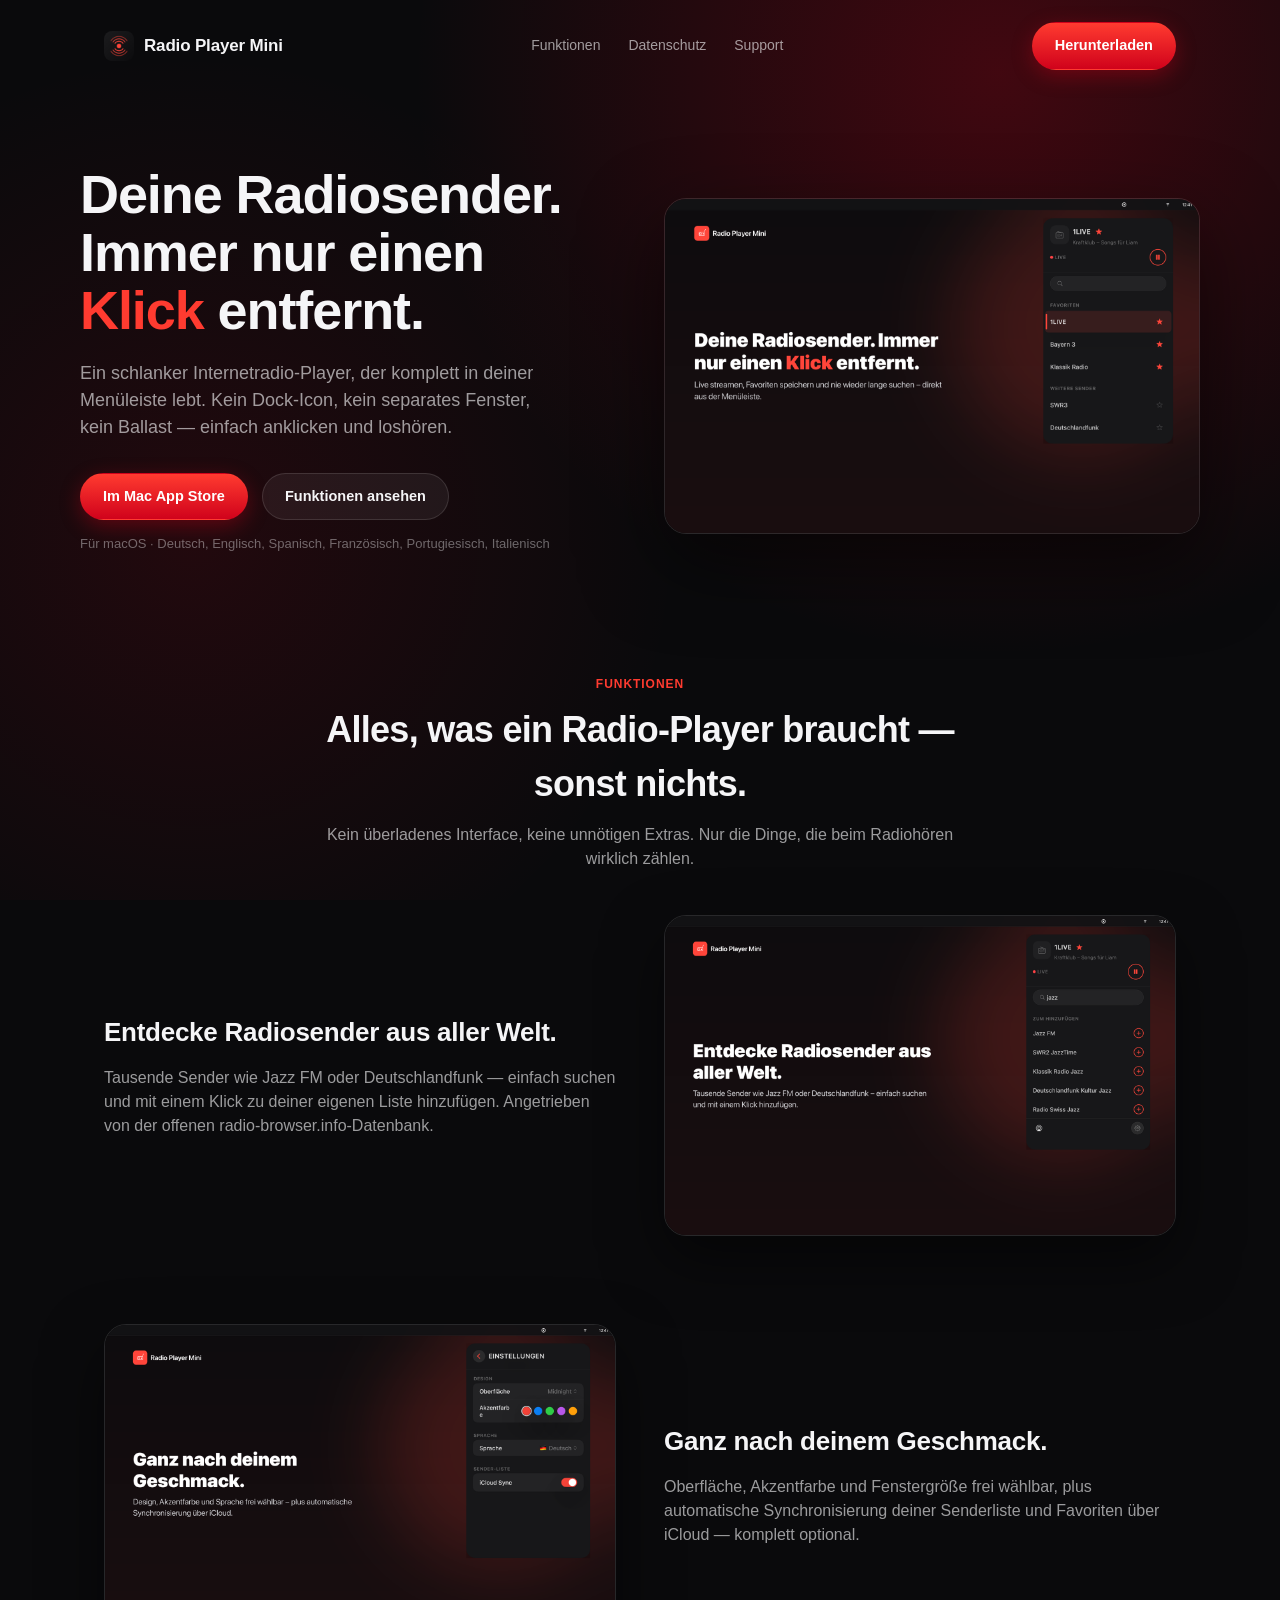
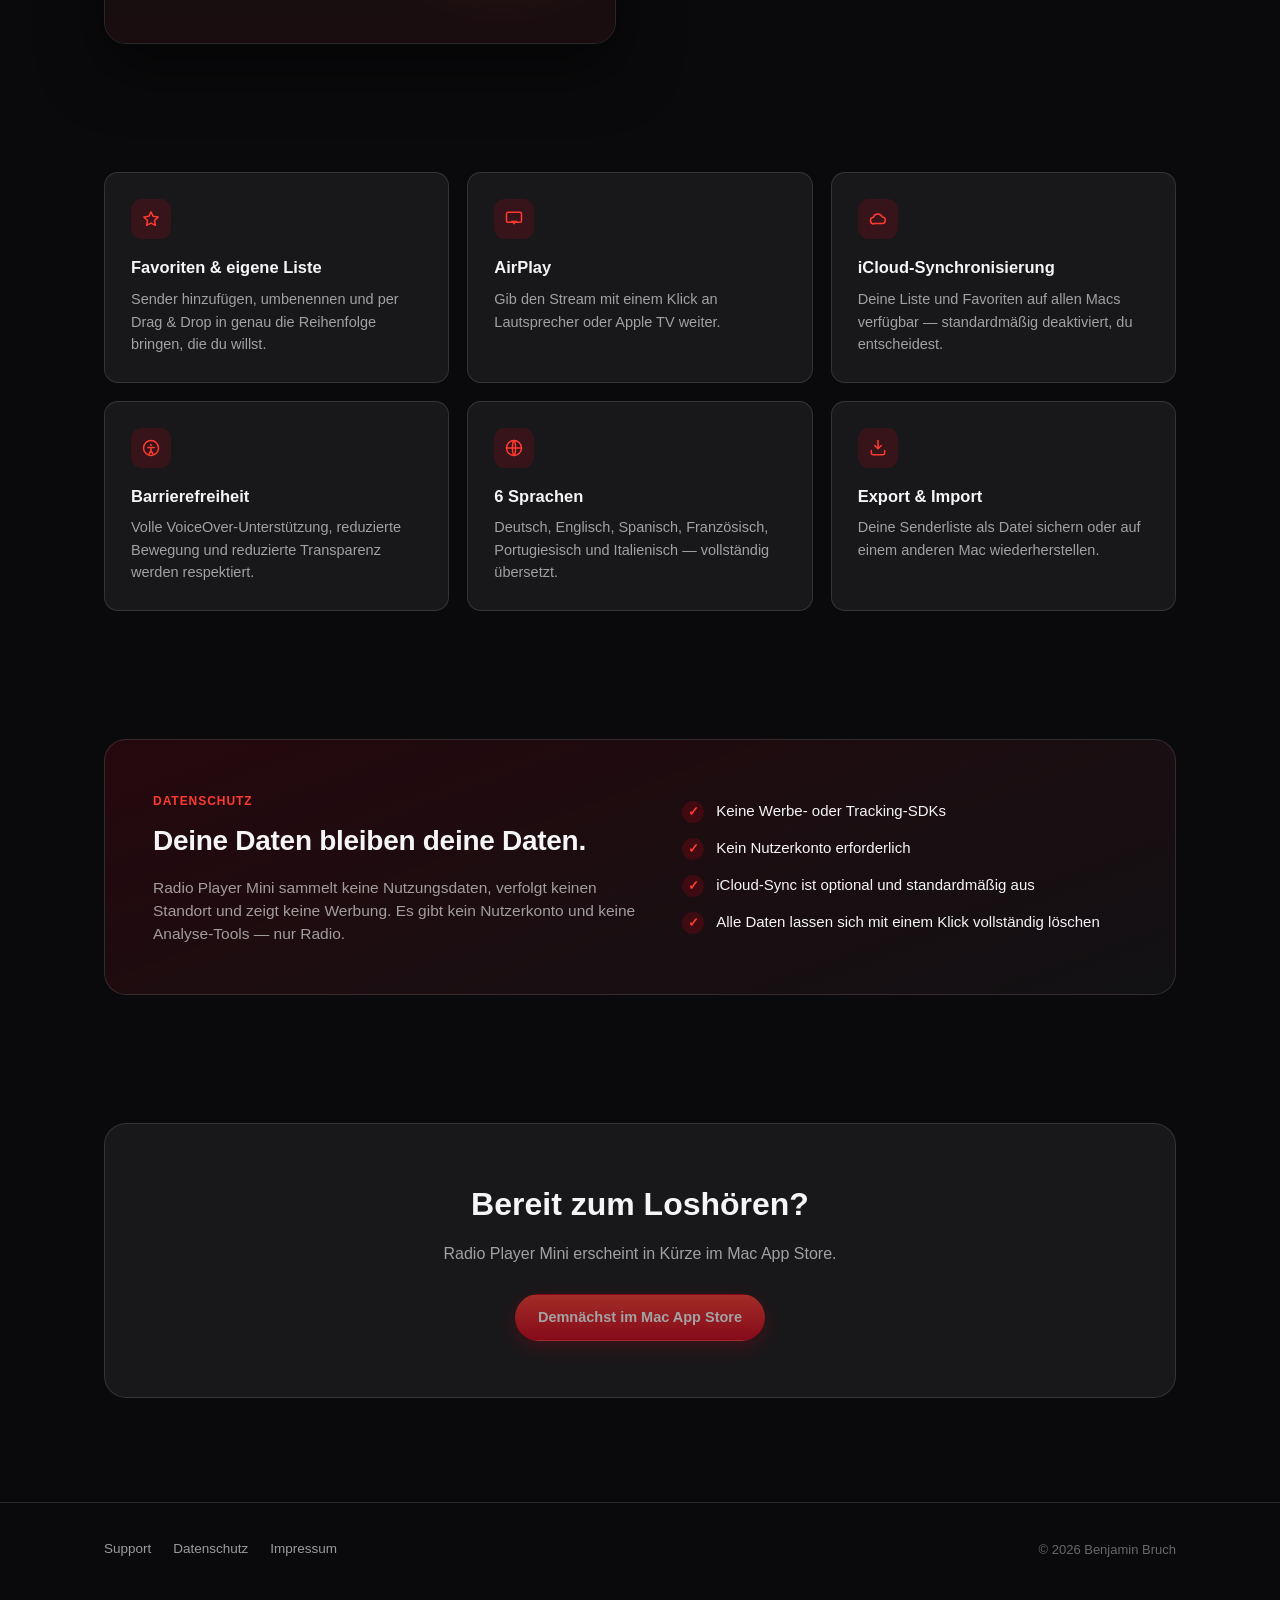
==== index.html @ 649c08a1 "Initial marketing and support site Static HTML/CSS site for Radio Player Mini, ready for GitHub Page" ====
<!doctype html>
<html lang="de">
<head>
  <meta charset="utf-8" />
  <meta name="viewport" content="width=device-width, initial-scale=1" />
  <title>Radio Player Mini — Internetradio in deiner Menüleiste</title>
  <meta name="description" content="Radio Player Mini ist ein schlanker Internetradio-Player für den Mac, der komplett in deiner Menüleiste lebt. Sender suchen, favorisieren, sofort abspielen." />
  <link rel="icon" href="assets/icons/favicon-32.png" />
  <link rel="apple-touch-icon" href="assets/icons/icon-180.png" />
  <meta property="og:title" content="Radio Player Mini" />
  <meta property="og:description" content="Internetradio direkt aus der Menüleiste – ohne Dock-Icon, ohne Schnickschnack." />
  <meta property="og:image" content="assets/icons/icon-512.png" />
  <meta property="og:type" content="website" />
  <link rel="stylesheet" href="css/style.css" />
</head>
<body>

  <header class="site">
    <div class="wrap nav">
      <a class="brand" href="index.html">
        <img src="assets/icons/icon-180.png" alt="" />
        Radio Player Mini
      </a>
      <nav class="nav-links">
        <a href="#funktionen">Funktionen</a>
        <a href="#privacy">Datenschutz</a>
        <a href="support.html">Support</a>
      </nav>
      <a class="btn btn-primary" href="#download">Herunterladen</a>
    </div>
  </header>

  <main>
    <section class="hero wrap">
      <div>
        <h1>Deine Radiosender.<br />Immer nur einen <span class="accent">Klick</span> entfernt.</h1>
        <p class="lede">
          Ein schlanker Internetradio-Player, der komplett in deiner Menüleiste lebt.
          Kein Dock-Icon, kein separates Fenster, kein Ballast — einfach anklicken und loshören.
        </p>
        <div class="hero-actions">
          <a class="btn btn-primary" href="#download">Im Mac App Store</a>
          <a class="btn btn-ghost" href="#funktionen">Funktionen ansehen</a>
        </div>
        <p class="hero-note">Für macOS · Deutsch, Englisch, Spanisch, Französisch, Portugiesisch, Italienisch</p>
      </div>
      <div class="hero-shot">
        <img src="assets/screenshots/hero.png" alt="Radio Player Mini Popover mit laufendem Sender 1LIVE, Favoritenliste und Wiedergabesteuerung" />
      </div>
    </section>

    <section id="funktionen">
      <div class="wrap">
        <div class="section-head">
          <span class="eyebrow">Funktionen</span>
          <h2>Alles, was ein Radio-Player braucht — sonst nichts.</h2>
          <p>Kein überladenes Interface, keine unnötigen Extras. Nur die Dinge, die beim Radiohören wirklich zählen.</p>
        </div>

        <div class="showcase">
          <div class="showcase-row">
            <div class="showcase-text">
              <h3>Entdecke Radiosender aus aller Welt.</h3>
              <p>
                Tausende Sender wie Jazz FM oder Deutschlandfunk — einfach suchen und mit
                einem Klick zu deiner eigenen Liste hinzufügen. Angetrieben von der offenen
                radio-browser.info-Datenbank.
              </p>
            </div>
            <div class="showcase-img">
              <img src="assets/screenshots/search.png" alt="Sendersuche in Radio Player Mini mit Ergebnissen für „jazz“" />
            </div>
          </div>

          <div class="showcase-row reverse">
            <div class="showcase-text">
              <h3>Ganz nach deinem Geschmack.</h3>
              <p>
                Oberfläche, Akzentfarbe und Fenstergröße frei wählbar, plus automatische
                Synchronisierung deiner Senderliste und Favoriten über iCloud — komplett optional.
              </p>
            </div>
            <div class="showcase-img">
              <img src="assets/screenshots/personalize.png" alt="Einstellungen von Radio Player Mini mit Oberflächen-, Akzentfarben- und iCloud-Sync-Optionen" />
            </div>
          </div>
        </div>
      </div>
    </section>

    <section>
      <div class="wrap">
        <div class="grid">
          <div class="card">
            <div class="icon">
              <svg width="20" height="20" viewBox="0 0 24 24" fill="none" stroke="currentColor" stroke-width="1.8" stroke-linecap="round" stroke-linejoin="round"><path d="M12 3.5l2.6 5.3 5.9.9-4.3 4.1 1 5.8L12 16.9l-5.2 2.7 1-5.8L3.5 9.7l5.9-.9L12 3.5z"/></svg>
            </div>
            <h3>Favoriten &amp; eigene Liste</h3>
            <p>Sender hinzufügen, umbenennen und per Drag &amp; Drop in genau die Reihenfolge bringen, die du willst.</p>
          </div>
          <div class="card">
            <div class="icon">
              <svg width="20" height="20" viewBox="0 0 24 24" fill="none" stroke="currentColor" stroke-width="1.8" stroke-linecap="round" stroke-linejoin="round"><rect x="3" y="4" width="18" height="12" rx="2"/><path d="M12 19l4-5H8l4 5z" fill="currentColor" stroke="none"/></svg>
            </div>
            <h3>AirPlay</h3>
            <p>Gib den Stream mit einem Klick an Lautsprecher oder Apple TV weiter.</p>
          </div>
          <div class="card">
            <div class="icon">
              <svg width="20" height="20" viewBox="0 0 24 24" fill="none" stroke="currentColor" stroke-width="1.8" stroke-linecap="round" stroke-linejoin="round"><path d="M7 18a4 4 0 0 1-.5-7.97A5.5 5.5 0 0 1 17 9.5a4 4 0 0 1-.5 8H7z"/></svg>
            </div>
            <h3>iCloud-Synchronisierung</h3>
            <p>Deine Liste und Favoriten auf allen Macs verfügbar — standardmäßig deaktiviert, du entscheidest.</p>
          </div>
          <div class="card">
            <div class="icon">
              <svg width="20" height="20" viewBox="0 0 24 24" fill="none" stroke="currentColor" stroke-width="1.8" stroke-linecap="round" stroke-linejoin="round"><circle cx="12" cy="12" r="9"/><circle cx="12" cy="8.3" r="1.2" fill="currentColor" stroke="none"/><path d="M8.2 11.3h7.6M12 11.3v3.8M9.7 19l2.3-3.9 2.3 3.9"/></svg>
            </div>
            <h3>Barrierefreiheit</h3>
            <p>Volle VoiceOver-Unterstützung, reduzierte Bewegung und reduzierte Transparenz werden respektiert.</p>
          </div>
          <div class="card">
            <div class="icon">
              <svg width="20" height="20" viewBox="0 0 24 24" fill="none" stroke="currentColor" stroke-width="1.8" stroke-linecap="round" stroke-linejoin="round"><circle cx="12" cy="12" r="9"/><path d="M3 12h18M12 3c2.5 2.5 2.5 15.5 0 18M12 3c-2.5 2.5-2.5 15.5 0 18"/></svg>
            </div>
            <h3>6 Sprachen</h3>
            <p>Deutsch, Englisch, Spanisch, Französisch, Portugiesisch und Italienisch — vollständig übersetzt.</p>
          </div>
          <div class="card">
            <div class="icon">
              <svg width="20" height="20" viewBox="0 0 24 24" fill="none" stroke="currentColor" stroke-width="1.8" stroke-linecap="round" stroke-linejoin="round"><path d="M12 3v10M8 9l4 4 4-4"/><path d="M4 15v3a2 2 0 0 0 2 2h12a2 2 0 0 0 2-2v-3"/></svg>
            </div>
            <h3>Export &amp; Import</h3>
            <p>Deine Senderliste als Datei sichern oder auf einem anderen Mac wiederherstellen.</p>
          </div>
        </div>
      </div>
    </section>

    <section id="privacy">
      <div class="wrap">
        <div class="privacy-band">
          <div>
            <span class="eyebrow">Datenschutz</span>
            <h2>Deine Daten bleiben deine Daten.</h2>
            <p>
              Radio Player Mini sammelt keine Nutzungsdaten, verfolgt keinen Standort und zeigt
              keine Werbung. Es gibt kein Nutzerkonto und keine Analyse-Tools — nur Radio.
            </p>
          </div>
          <ul class="privacy-list">
            <li><span class="check">✓</span> Keine Werbe- oder Tracking-SDKs</li>
            <li><span class="check">✓</span> Kein Nutzerkonto erforderlich</li>
            <li><span class="check">✓</span> iCloud-Sync ist optional und standardmäßig aus</li>
            <li><span class="check">✓</span> Alle Daten lassen sich mit einem Klick vollständig löschen</li>
          </ul>
        </div>
      </div>
    </section>

    <section id="download">
      <div class="wrap">
        <div class="cta-band">
          <h2>Bereit zum Loshören?</h2>
          <p>Radio Player Mini erscheint in Kürze im Mac App Store.</p>
          <a class="btn btn-primary" href="#" aria-disabled="true">Demnächst im Mac App Store</a>
        </div>
      </div>
    </section>
  </main>

  <footer class="site">
    <div class="wrap footer-row">
      <div class="footer-links">
        <a href="support.html">Support</a>
        <a href="privacy.html">Datenschutz</a>
        <a href="impressum.html">Impressum</a>
      </div>
      <div class="footer-copy">© 2026 Benjamin Bruch</div>
    </div>
  </footer>

</body>
</html>
---- css/style.css ----
:root {
  --bg: #0a0a0c;
  --bg-card: rgba(255, 255, 255, 0.06);
  --bg-card-hover: rgba(255, 255, 255, 0.09);
  --border: rgba(255, 255, 255, 0.12);
  --text: #f5f5f7;
  --text-muted: rgba(245, 245, 247, 0.62);
  --text-faint: rgba(245, 245, 247, 0.4);
  --accent: #ff3b30;
  --accent-deep: #d0021b;
  --radius-lg: 22px;
  --radius-md: 14px;
  --radius-sm: 8px;
  --maxw: 1120px;
  color-scheme: dark;
}

* {
  box-sizing: border-box;
}

html {
  scroll-behavior: smooth;
}

body {
  margin: 0;
  background: var(--bg);
  color: var(--text);
  font-family: -apple-system, BlinkMacSystemFont, "SF Pro Text", "Segoe UI", Roboto, Helvetica, Arial, sans-serif;
  line-height: 1.5;
  -webkit-font-smoothing: antialiased;
}

/* Ambient red glow behind the hero, echoing the app's Midnight surface. */
body {
  background-image: radial-gradient(circle at 78% 8%, rgba(208, 2, 27, 0.28), transparent 45%),
    radial-gradient(circle at 15% 60%, rgba(208, 2, 27, 0.12), transparent 40%);
  background-repeat: no-repeat;
  background-attachment: fixed;
}

a {
  color: inherit;
}

img {
  max-width: 100%;
  display: block;
}

.wrap {
  max-width: var(--maxw);
  margin: 0 auto;
  padding: 0 24px;
}

/* ---------- Nav ---------- */

header.site {
  padding: 22px 0;
  border-bottom: 1px solid transparent;
}

.nav {
  display: flex;
  align-items: center;
  justify-content: space-between;
  gap: 16px;
}

.brand {
  display: flex;
  align-items: center;
  gap: 10px;
  text-decoration: none;
  font-weight: 700;
  font-size: 17px;
  letter-spacing: -0.01em;
}

.brand img {
  width: 30px;
  height: 30px;
  border-radius: 8px;
}

.nav-links {
  display: flex;
  align-items: center;
  gap: 28px;
  font-size: 14px;
  font-weight: 500;
}

.nav-links a {
  text-decoration: none;
  color: var(--text-muted);
  transition: color 0.15s ease;
}

.nav-links a:hover,
.nav-links a.active {
  color: var(--text);
}

/* ---------- Buttons ---------- */

.btn {
  display: inline-flex;
  align-items: center;
  gap: 8px;
  padding: 12px 22px;
  border-radius: 999px;
  font-weight: 600;
  font-size: 14.5px;
  text-decoration: none;
  border: 1px solid transparent;
  cursor: pointer;
  white-space: nowrap;
}

.btn-primary {
  background: linear-gradient(180deg, var(--accent), var(--accent-deep));
  color: white;
  box-shadow: 0 6px 20px rgba(208, 2, 27, 0.35);
}

.btn-primary:hover {
  filter: brightness(1.08);
}

.btn-ghost {
  background: var(--bg-card);
  color: var(--text);
  border-color: var(--border);
}

.btn-ghost:hover {
  background: var(--bg-card-hover);
}

.btn[aria-disabled="true"] {
  opacity: 0.6;
  cursor: default;
  pointer-events: none;
}

/* ---------- Hero ---------- */

.hero {
  padding: 72px 0 40px;
  display: grid;
  grid-template-columns: 1fr 1fr;
  gap: 48px;
  align-items: center;
}

.hero h1 {
  font-size: clamp(34px, 5vw, 54px);
  line-height: 1.08;
  font-weight: 800;
  letter-spacing: -0.02em;
  margin: 0 0 20px;
}

.hero h1 .accent {
  color: var(--accent);
}

.hero p.lede {
  font-size: 18px;
  color: var(--text-muted);
  max-width: 46ch;
  margin: 0 0 32px;
}

.hero-actions {
  display: flex;
  align-items: center;
  gap: 14px;
  flex-wrap: wrap;
}

.hero-note {
  margin-top: 14px;
  font-size: 13px;
  color: var(--text-faint);
}

.hero-shot {
  border-radius: var(--radius-lg);
  overflow: hidden;
  border: 1px solid var(--border);
  box-shadow: 0 30px 80px rgba(0, 0, 0, 0.55);
}

/* ---------- Sections ---------- */

section {
  padding: 64px 0;
}

.section-head {
  text-align: center;
  max-width: 640px;
  margin: 0 auto 44px;
}

.section-head h2 {
  font-size: clamp(26px, 3.4vw, 36px);
  font-weight: 800;
  letter-spacing: -0.02em;
  margin: 0 0 12px;
}

.section-head p {
  color: var(--text-muted);
  font-size: 16px;
  margin: 0;
}

.eyebrow {
  display: inline-block;
  font-size: 12px;
  font-weight: 700;
  letter-spacing: 0.08em;
  text-transform: uppercase;
  color: var(--accent);
  margin-bottom: 10px;
}

/* ---------- Feature showcase (screenshot + text rows) ---------- */

.showcase {
  display: grid;
  gap: 88px;
}

.showcase-row {
  display: grid;
  grid-template-columns: 1fr 1fr;
  gap: 48px;
  align-items: center;
}

.showcase-row.reverse .showcase-text {
  order: 2;
}

.showcase-row.reverse .showcase-img {
  order: 1;
}

.showcase-text h3 {
  font-size: 26px;
  font-weight: 800;
  letter-spacing: -0.01em;
  margin: 0 0 14px;
}

.showcase-text p {
  color: var(--text-muted);
  font-size: 16px;
  margin: 0;
}

.showcase-img img {
  border-radius: var(--radius-lg);
  border: 1px solid var(--border);
  box-shadow: 0 24px 60px rgba(0, 0, 0, 0.5);
}

/* ---------- Feature grid ---------- */

.grid {
  display: grid;
  grid-template-columns: repeat(3, 1fr);
  gap: 18px;
}

.card {
  background: var(--bg-card);
  border: 1px solid var(--border);
  border-radius: var(--radius-md);
  padding: 26px;
}

.card .icon {
  width: 40px;
  height: 40px;
  border-radius: 11px;
  background: rgba(208, 2, 27, 0.16);
  color: var(--accent);
  display: flex;
  align-items: center;
  justify-content: center;
  font-size: 19px;
  margin-bottom: 16px;
}

.card h3 {
  font-size: 16.5px;
  font-weight: 700;
  margin: 0 0 8px;
}

.card p {
  font-size: 14.5px;
  color: var(--text-muted);
  margin: 0;
  line-height: 1.55;
}

/* ---------- Privacy callout ---------- */

.privacy-band {
  border-radius: var(--radius-lg);
  border: 1px solid var(--border);
  background: linear-gradient(160deg, rgba(208, 2, 27, 0.14), rgba(255, 255, 255, 0.03));
  padding: 48px;
  display: grid;
  grid-template-columns: 1.1fr 1fr;
  gap: 40px;
  align-items: center;
}

.privacy-band h2 {
  font-size: 28px;
  font-weight: 800;
  letter-spacing: -0.01em;
  margin: 0 0 14px;
}

.privacy-band p {
  color: var(--text-muted);
  font-size: 15.5px;
  margin: 0 0 0;
}

.privacy-list {
  list-style: none;
  margin: 0;
  padding: 0;
  display: grid;
  gap: 14px;
}

.privacy-list li {
  display: flex;
  gap: 12px;
  align-items: flex-start;
  font-size: 15px;
  color: var(--text);
}

.privacy-list .check {
  flex: none;
  width: 22px;
  height: 22px;
  border-radius: 50%;
  background: rgba(208, 2, 27, 0.2);
  color: var(--accent);
  display: flex;
  align-items: center;
  justify-content: center;
  font-size: 13px;
  font-weight: 800;
  margin-top: 1px;
}

/* ---------- CTA band ---------- */

.cta-band {
  text-align: center;
  border-radius: var(--radius-lg);
  border: 1px solid var(--border);
  padding: 56px 32px;
  background: var(--bg-card);
}

.cta-band h2 {
  font-size: clamp(24px, 3.2vw, 32px);
  font-weight: 800;
  margin: 0 0 14px;
}

.cta-band p {
  color: var(--text-muted);
  margin: 0 0 28px;
}

/* ---------- Footer ---------- */

footer.site {
  border-top: 1px solid var(--border);
  padding: 36px 0 48px;
  margin-top: 40px;
}

.footer-row {
  display: flex;
  justify-content: space-between;
  align-items: center;
  flex-wrap: wrap;
  gap: 16px;
}

.footer-links {
  display: flex;
  gap: 22px;
  font-size: 13.5px;
  color: var(--text-muted);
}

.footer-links a {
  text-decoration: none;
  color: inherit;
}

.footer-links a:hover {
  color: var(--text);
}

.footer-copy {
  font-size: 13px;
  color: var(--text-faint);
}

/* ---------- Simple content pages (support / privacy / impressum) ---------- */

.doc {
  padding: 56px 0 80px;
}

.doc h1 {
  font-size: clamp(30px, 4vw, 42px);
  font-weight: 800;
  letter-spacing: -0.02em;
  margin: 0 0 8px;
}

.doc .updated {
  color: var(--text-faint);
  font-size: 13.5px;
  margin: 0 0 40px;
}

.draft-banner {
  display: flex;
  gap: 12px;
  align-items: flex-start;
  background: rgba(255, 200, 0, 0.1);
  border: 1px solid rgba(255, 200, 0, 0.35);
  color: #ffdf8a;
  border-radius: var(--radius-sm);
  padding: 16px 18px;
  font-size: 14px;
  margin-bottom: 40px;
}

.doc h2 {
  font-size: 20px;
  font-weight: 700;
  margin: 40px 0 12px;
}

.doc p,
.doc li {
  color: var(--text-muted);
  font-size: 15.5px;
  line-height: 1.7;
}

.doc ul {
  padding-left: 20px;
}

.doc .placeholder {
  color: var(--accent);
  font-weight: 600;
}

.faq-item {
  border-bottom: 1px solid var(--border);
  padding: 22px 0;
}

.faq-item h3 {
  font-size: 16.5px;
  font-weight: 700;
  margin: 0 0 8px;
}

.faq-item p {
  margin: 0;
}

/* ---------- Responsive ---------- */

@media (max-width: 860px) {
  .hero {
    grid-template-columns: 1fr;
    padding-top: 48px;
  }

  .hero-shot {
    order: -1;
  }

  .showcase-row,
  .showcase-row.reverse .showcase-text,
  .showcase-row.reverse .showcase-img {
    order: initial;
  }

  .showcase-row {
    grid-template-columns: 1fr;
  }

  .grid {
    grid-template-columns: 1fr 1fr;
  }

  .privacy-band {
    grid-template-columns: 1fr;
    padding: 32px;
  }

  .nav-links {
    gap: 16px;
  }
}

@media (max-width: 560px) {
  .grid {
    grid-template-columns: 1fr;
  }

  .nav-links span.hide-mobile {
    display: none;
  }
}
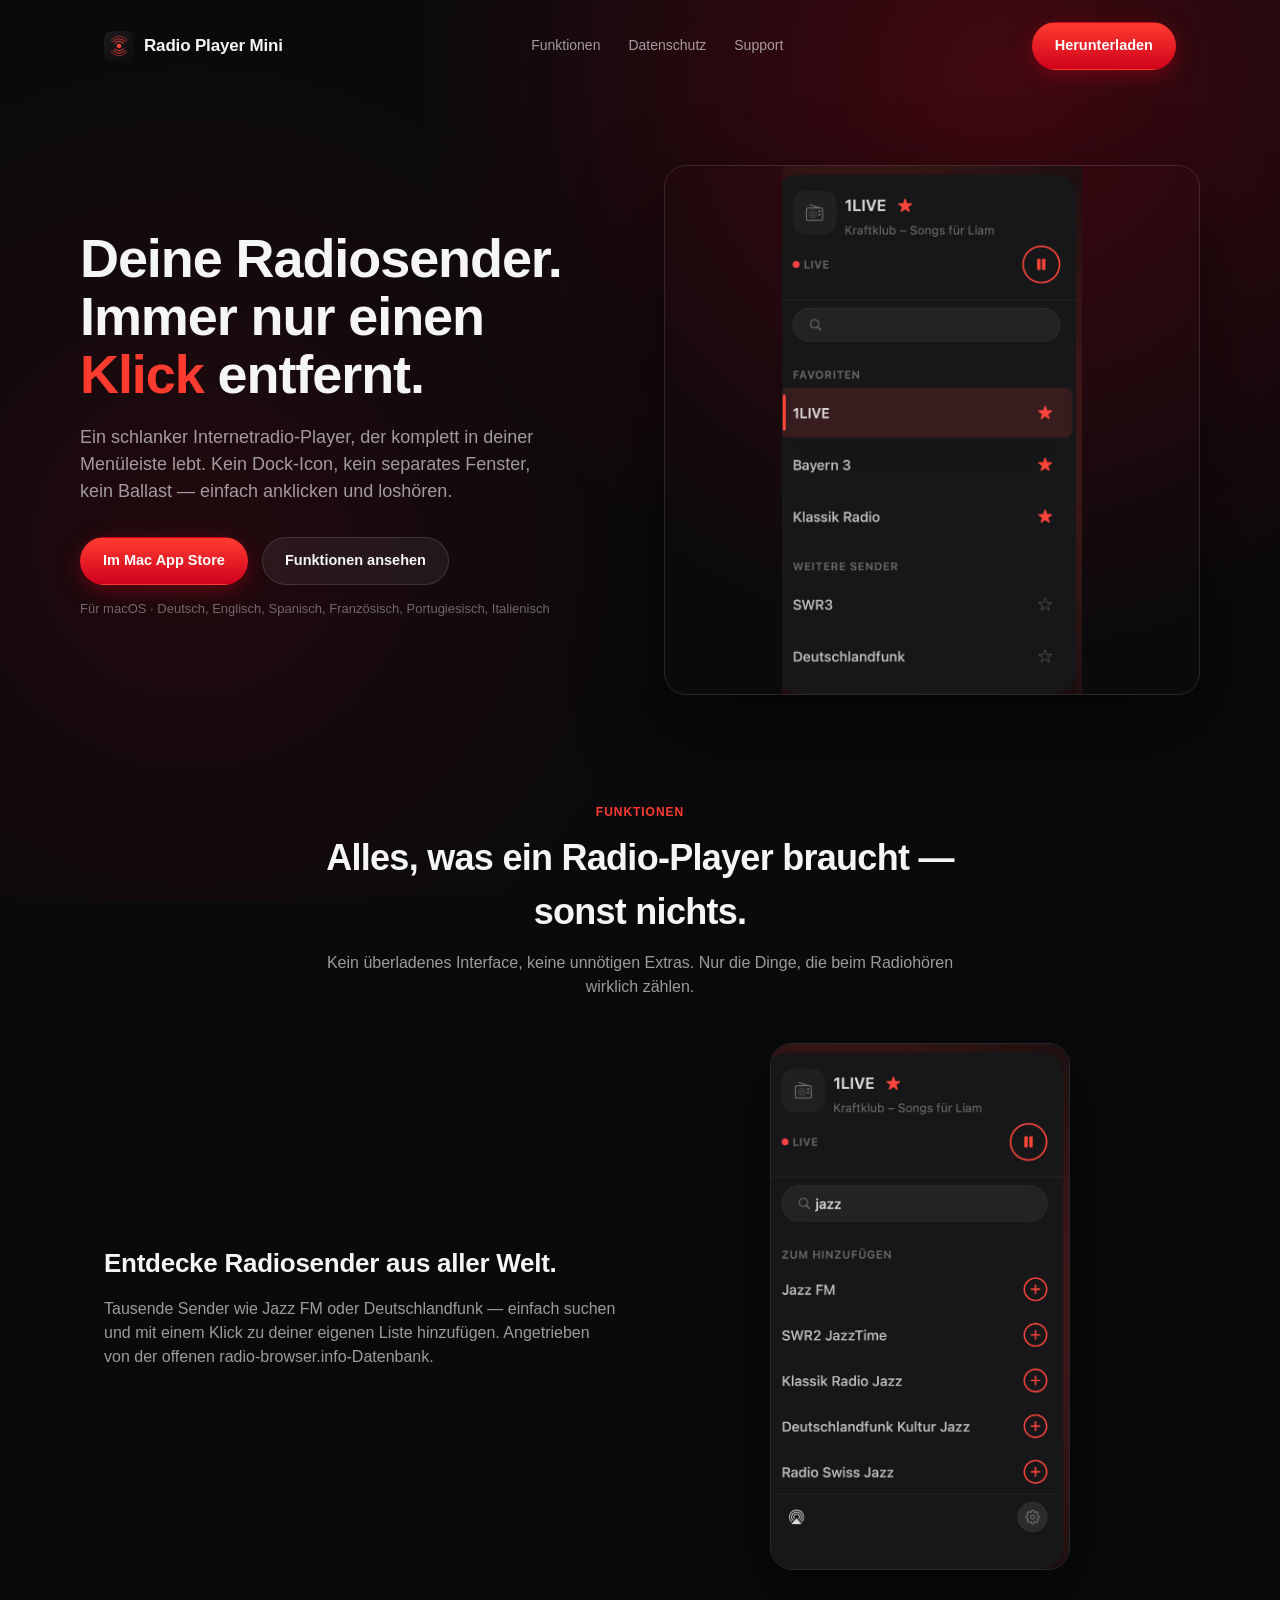
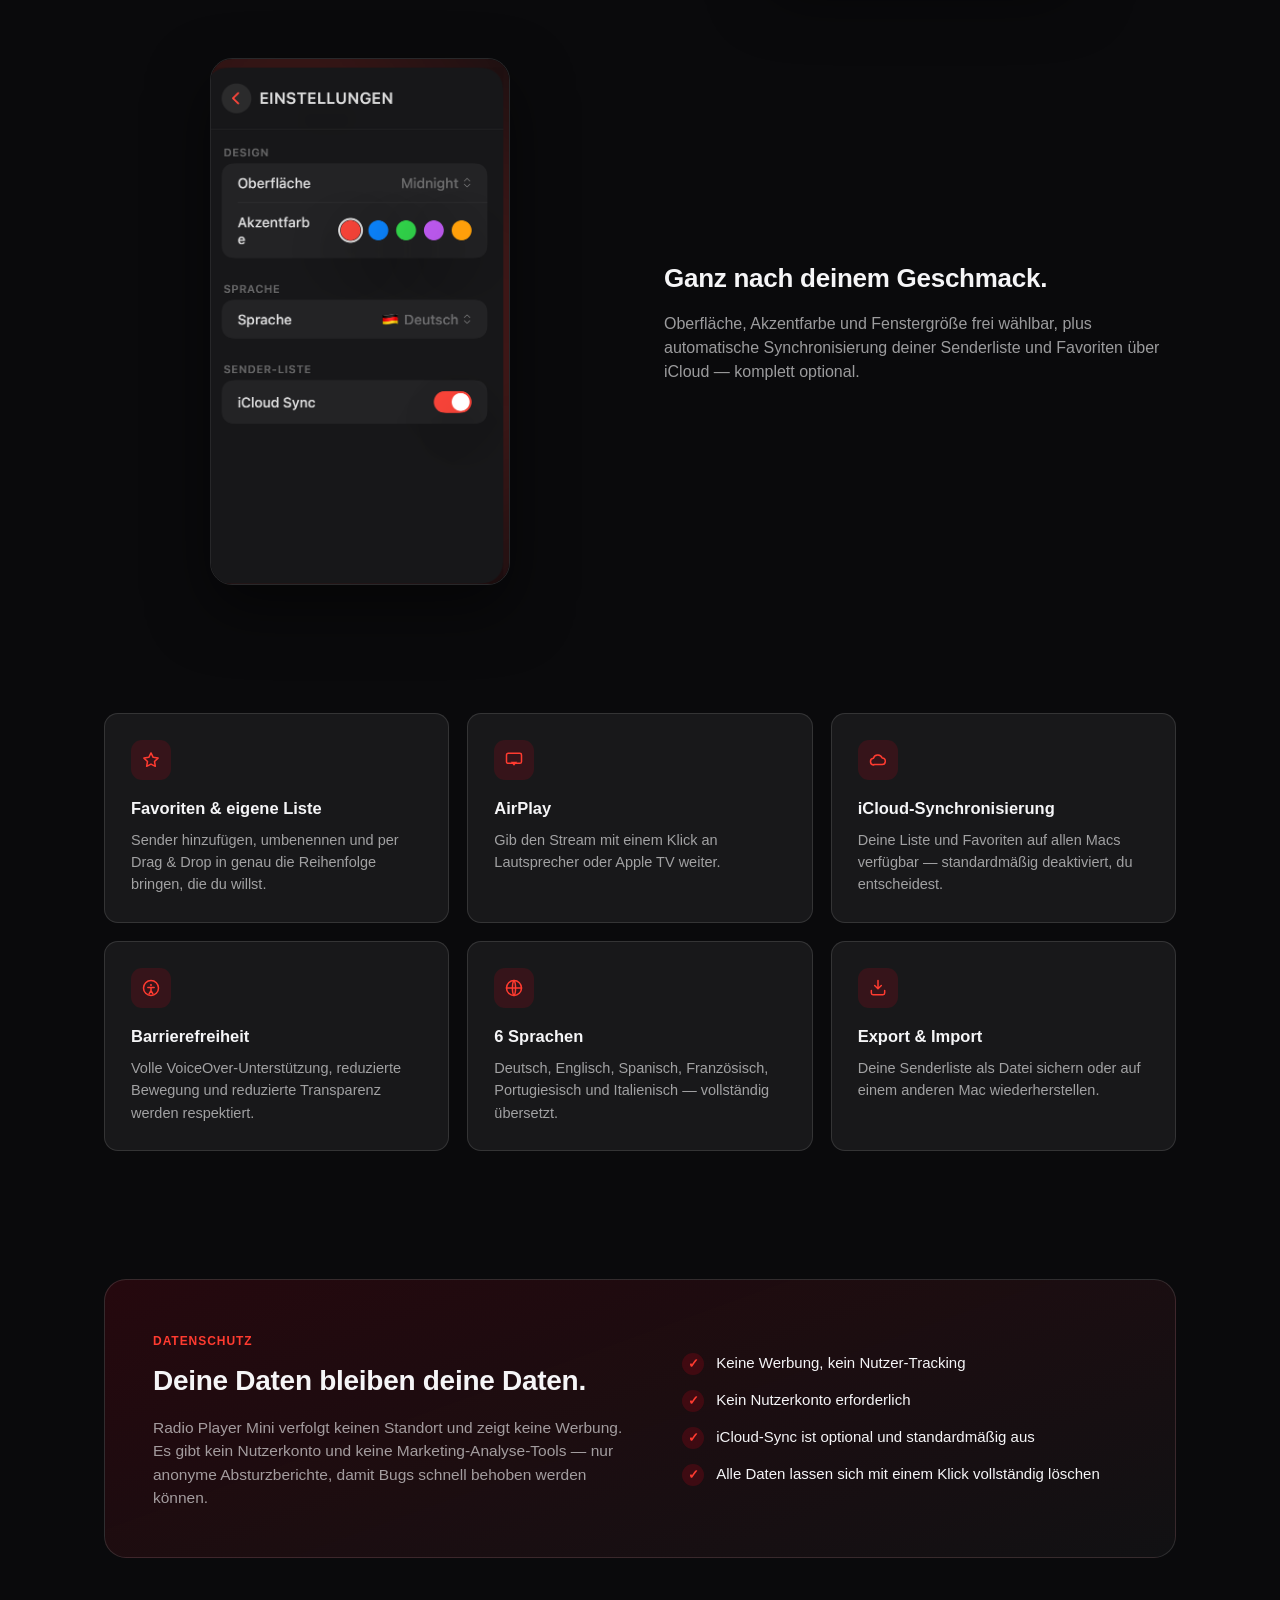
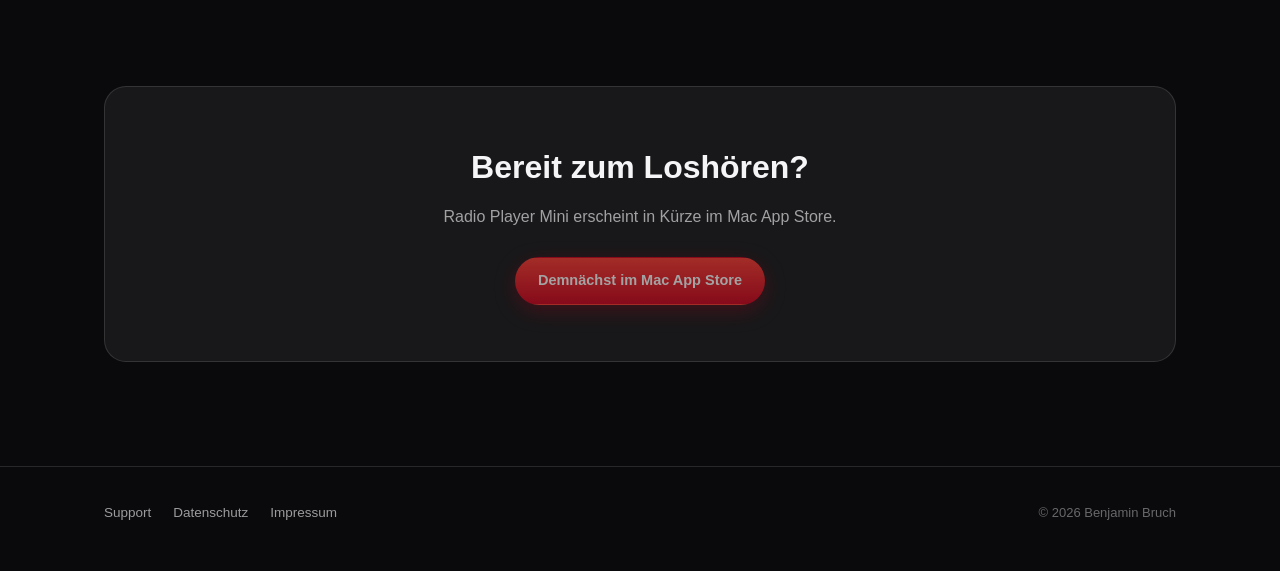
==== commit 4b58ab55: "Disclose Sentry crash reporting in the privacy policy The app now always runs Sentry for crash/error" ====
--- a/index.html
+++ b/index.html
@@ -144,12 +144,13 @@
             <span class="eyebrow">Datenschutz</span>
             <h2>Deine Daten bleiben deine Daten.</h2>
             <p>
-              Radio Player Mini sammelt keine Nutzungsdaten, verfolgt keinen Standort und zeigt
-              keine Werbung. Es gibt kein Nutzerkonto und keine Analyse-Tools — nur Radio.
+              Radio Player Mini verfolgt keinen Standort und zeigt keine Werbung. Es gibt kein
+              Nutzerkonto und keine Marketing-Analyse-Tools — nur anonyme Absturzberichte, damit
+              Bugs schnell behoben werden können.
             </p>
           </div>
           <ul class="privacy-list">
-            <li><span class="check">✓</span> Keine Werbe- oder Tracking-SDKs</li>
+            <li><span class="check">✓</span> Keine Werbung, kein Nutzer-Tracking</li>
             <li><span class="check">✓</span> Kein Nutzerkonto erforderlich</li>
             <li><span class="check">✓</span> iCloud-Sync ist optional und standardmäßig aus</li>
             <li><span class="check">✓</span> Alle Daten lassen sich mit einem Klick vollständig löschen</li>
--- a/css/style.css
+++ b/css/style.css
@@ -156,6 +156,21 @@
   align-items: center;
 }
 
+/* The app screenshots are real, tall menu-bar-panel crops (not wide
+   marketing scenes) — cap their width so they sit at a natural size
+   instead of stretching to fill the whole grid column. */
+.hero-shot,
+.showcase-img {
+  display: flex;
+  justify-content: center;
+}
+
+.hero-shot img,
+.showcase-img img {
+  width: 100%;
+  max-width: 300px;
+}
+
 .hero h1 {
   font-size: clamp(34px, 5vw, 54px);
   line-height: 1.08;
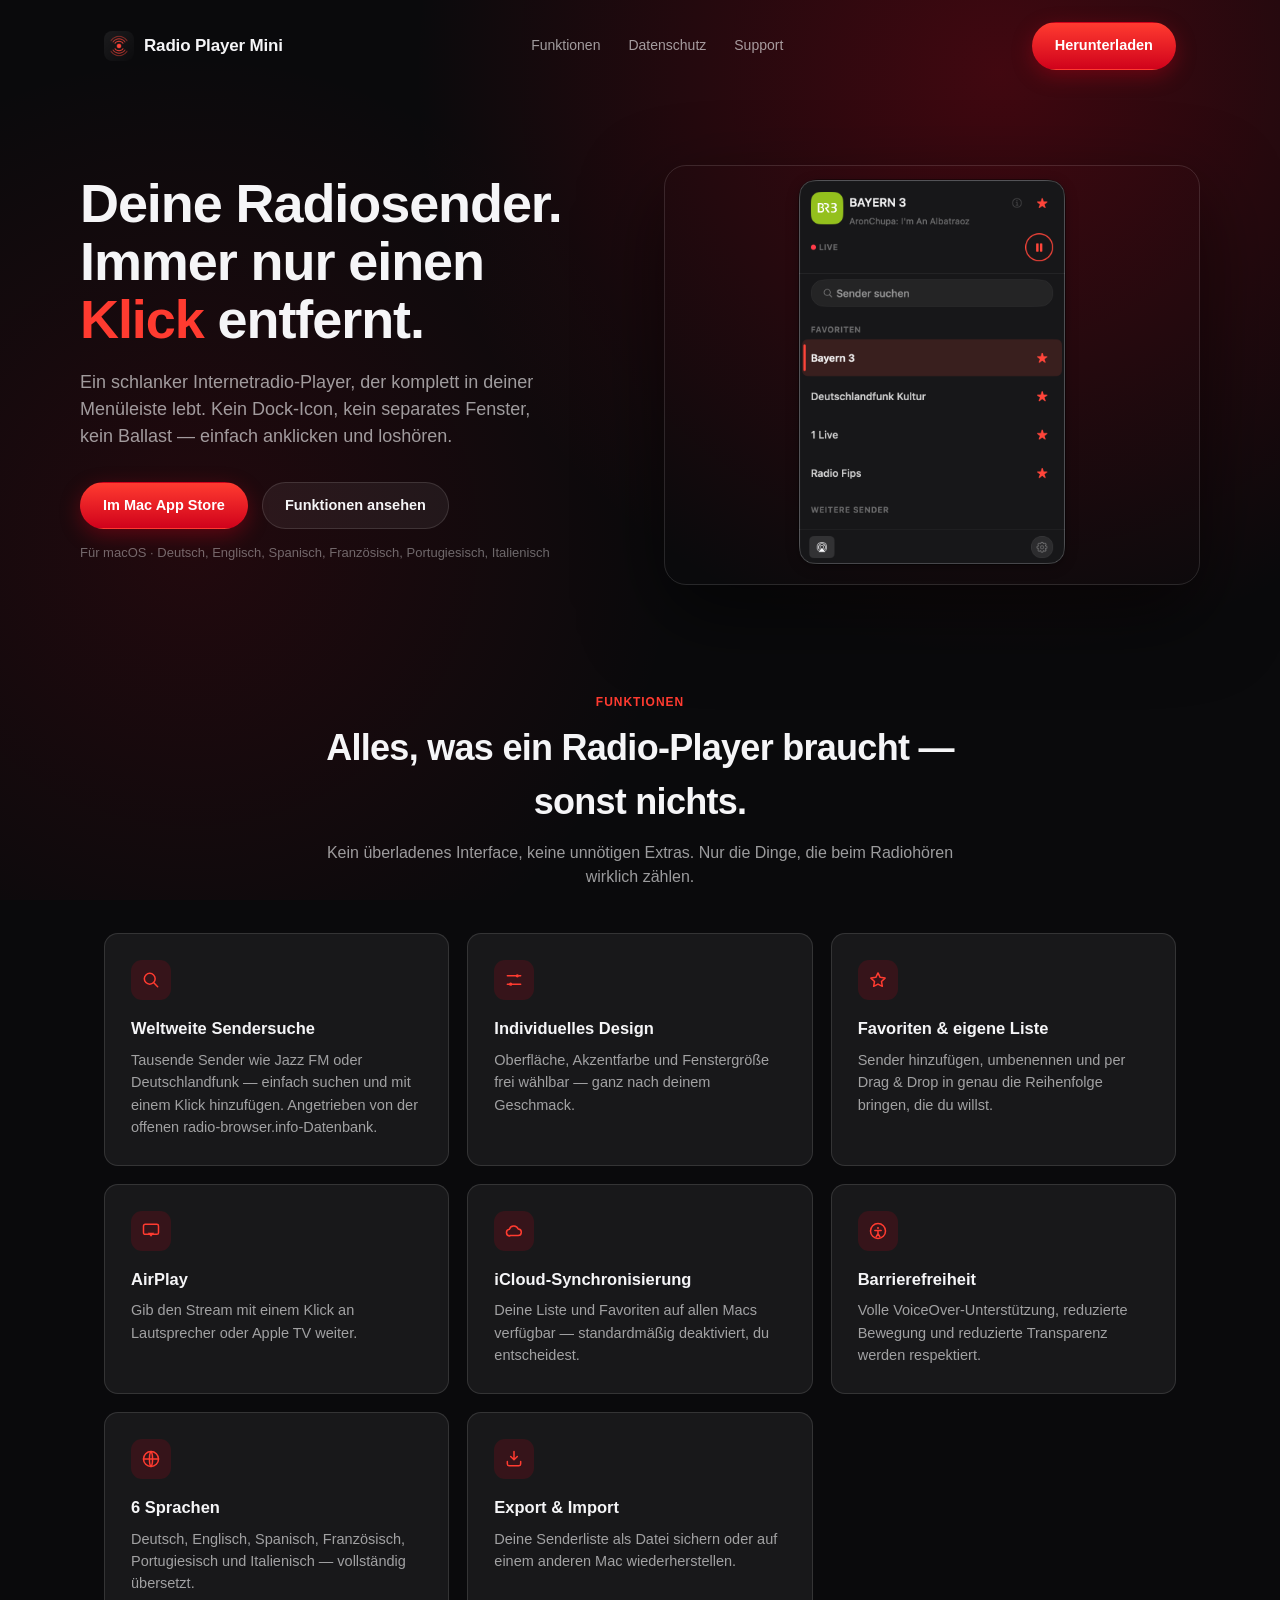
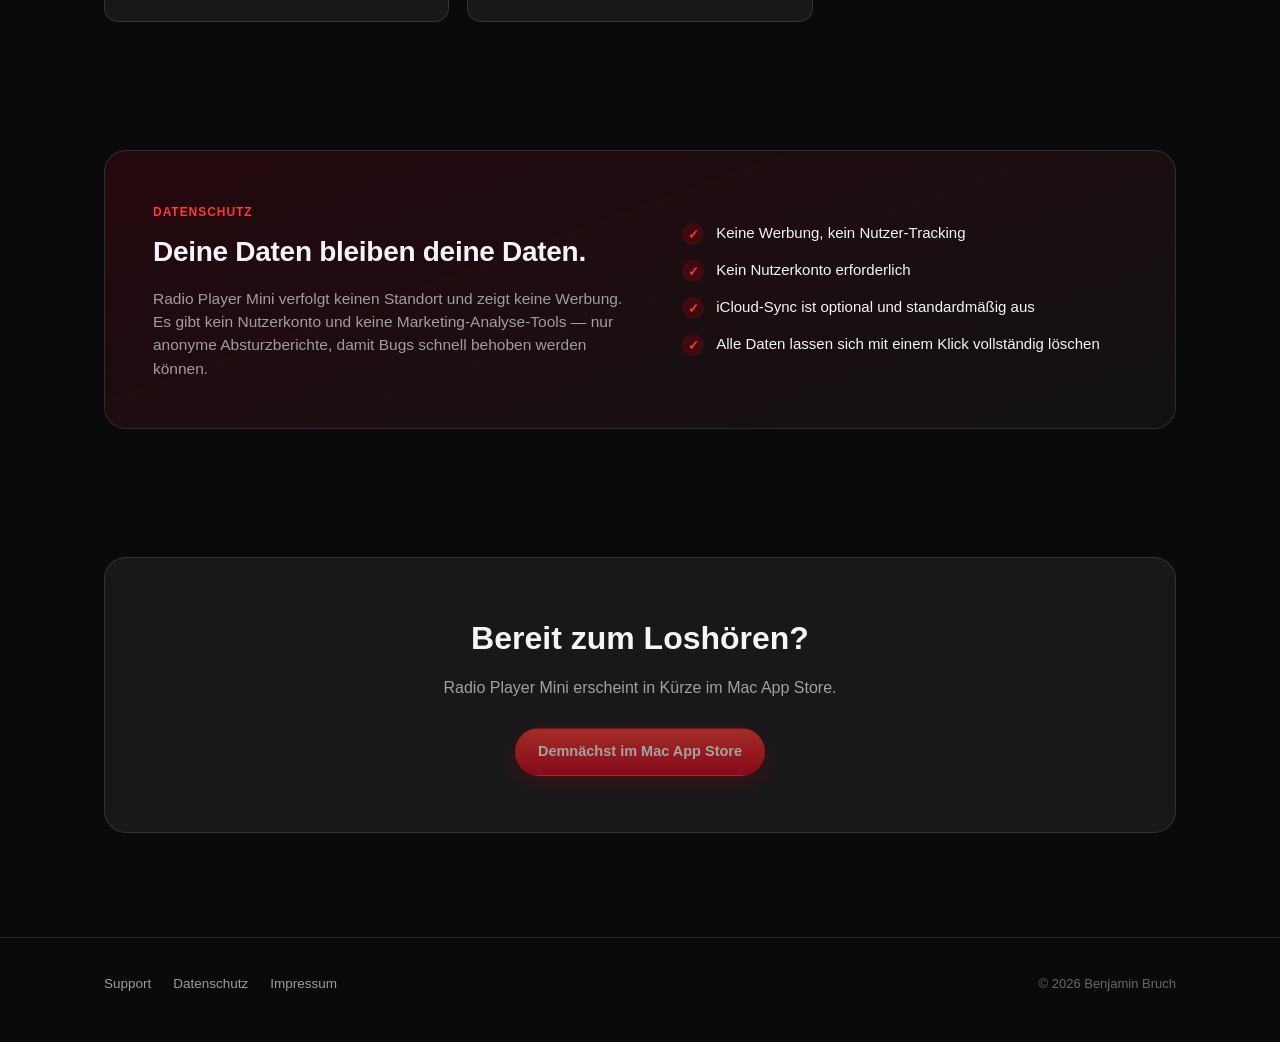
==== commit 9bb6e57a: "Replace all marketing screenshots with a single real app screenshot Drops the three self-cropped/com" ====
--- a/index.html
+++ b/index.html
@@ -45,7 +45,7 @@
         <p class="hero-note">Für macOS · Deutsch, Englisch, Spanisch, Französisch, Portugiesisch, Italienisch</p>
       </div>
       <div class="hero-shot">
-        <img src="assets/screenshots/hero.png" alt="Radio Player Mini Popover mit laufendem Sender 1LIVE, Favoritenliste und Wiedergabesteuerung" />
+        <img src="assets/screenshots/app.png" alt="Radio Player Mini Popover mit laufendem Sender Bayern 3, Favoritenliste und Wiedergabesteuerung" />
       </div>
     </section>
 
@@ -57,40 +57,21 @@
           <p>Kein überladenes Interface, keine unnötigen Extras. Nur die Dinge, die beim Radiohören wirklich zählen.</p>
         </div>
 
-        <div class="showcase">
-          <div class="showcase-row">
-            <div class="showcase-text">
-              <h3>Entdecke Radiosender aus aller Welt.</h3>
-              <p>
-                Tausende Sender wie Jazz FM oder Deutschlandfunk — einfach suchen und mit
-                einem Klick zu deiner eigenen Liste hinzufügen. Angetrieben von der offenen
-                radio-browser.info-Datenbank.
-              </p>
+        <div class="grid">
+          <div class="card">
+            <div class="icon">
+              <svg width="20" height="20" viewBox="0 0 24 24" fill="none" stroke="currentColor" stroke-width="1.8" stroke-linecap="round" stroke-linejoin="round"><circle cx="10.5" cy="10.5" r="6.5"/><path d="M20 20l-4.35-4.35"/></svg>
             </div>
-            <div class="showcase-img">
-              <img src="assets/screenshots/search.png" alt="Sendersuche in Radio Player Mini mit Ergebnissen für „jazz“" />
+            <h3>Weltweite Sendersuche</h3>
+            <p>Tausende Sender wie Jazz FM oder Deutschlandfunk — einfach suchen und mit einem Klick hinzufügen. Angetrieben von der offenen radio-browser.info-Datenbank.</p>
+          </div>
+          <div class="card">
+            <div class="icon">
+              <svg width="20" height="20" viewBox="0 0 24 24" fill="none" stroke="currentColor" stroke-width="1.8" stroke-linecap="round" stroke-linejoin="round"><path d="M4 7h12M18 7h2"/><circle cx="16" cy="7" r="2" fill="currentColor" stroke="none"/><path d="M4 17h4M10 17h10"/><circle cx="8" cy="17" r="2" fill="currentColor" stroke="none"/></svg>
             </div>
+            <h3>Individuelles Design</h3>
+            <p>Oberfläche, Akzentfarbe und Fenstergröße frei wählbar — ganz nach deinem Geschmack.</p>
           </div>
-
-          <div class="showcase-row reverse">
-            <div class="showcase-text">
-              <h3>Ganz nach deinem Geschmack.</h3>
-              <p>
-                Oberfläche, Akzentfarbe und Fenstergröße frei wählbar, plus automatische
-                Synchronisierung deiner Senderliste und Favoriten über iCloud — komplett optional.
-              </p>
-            </div>
-            <div class="showcase-img">
-              <img src="assets/screenshots/personalize.png" alt="Einstellungen von Radio Player Mini mit Oberflächen-, Akzentfarben- und iCloud-Sync-Optionen" />
-            </div>
-          </div>
-        </div>
-      </div>
-    </section>
-
-    <section>
-      <div class="wrap">
-        <div class="grid">
           <div class="card">
             <div class="icon">
               <svg width="20" height="20" viewBox="0 0 24 24" fill="none" stroke="currentColor" stroke-width="1.8" stroke-linecap="round" stroke-linejoin="round"><path d="M12 3.5l2.6 5.3 5.9.9-4.3 4.1 1 5.8L12 16.9l-5.2 2.7 1-5.8L3.5 9.7l5.9-.9L12 3.5z"/></svg>
--- a/css/style.css
+++ b/css/style.css
@@ -156,17 +156,15 @@
   align-items: center;
 }
 
-/* The app screenshots are real, tall menu-bar-panel crops (not wide
-   marketing scenes) — cap their width so they sit at a natural size
-   instead of stretching to fill the whole grid column. */
-.hero-shot,
-.showcase-img {
+/* The app screenshot is a real, tall menu-bar-panel crop (not a wide
+   marketing scene) — cap its width so it sits at a natural size instead
+   of stretching to fill the whole grid column. */
+.hero-shot {
   display: flex;
   justify-content: center;
 }
 
-.hero-shot img,
-.showcase-img img {
+.hero-shot img {
   width: 100%;
   max-width: 300px;
 }
@@ -243,47 +241,6 @@
   text-transform: uppercase;
   color: var(--accent);
   margin-bottom: 10px;
-}
-
-/* ---------- Feature showcase (screenshot + text rows) ---------- */
-
-.showcase {
-  display: grid;
-  gap: 88px;
-}
-
-.showcase-row {
-  display: grid;
-  grid-template-columns: 1fr 1fr;
-  gap: 48px;
-  align-items: center;
-}
-
-.showcase-row.reverse .showcase-text {
-  order: 2;
-}
-
-.showcase-row.reverse .showcase-img {
-  order: 1;
-}
-
-.showcase-text h3 {
-  font-size: 26px;
-  font-weight: 800;
-  letter-spacing: -0.01em;
-  margin: 0 0 14px;
-}
-
-.showcase-text p {
-  color: var(--text-muted);
-  font-size: 16px;
-  margin: 0;
-}
-
-.showcase-img img {
-  border-radius: var(--radius-lg);
-  border: 1px solid var(--border);
-  box-shadow: 0 24px 60px rgba(0, 0, 0, 0.5);
 }
 
 /* ---------- Feature grid ---------- */
@@ -523,16 +480,6 @@
     order: -1;
   }
 
-  .showcase-row,
-  .showcase-row.reverse .showcase-text,
-  .showcase-row.reverse .showcase-img {
-    order: initial;
-  }
-
-  .showcase-row {
-    grid-template-columns: 1fr;
-  }
-
   .grid {
     grid-template-columns: 1fr 1fr;
   }
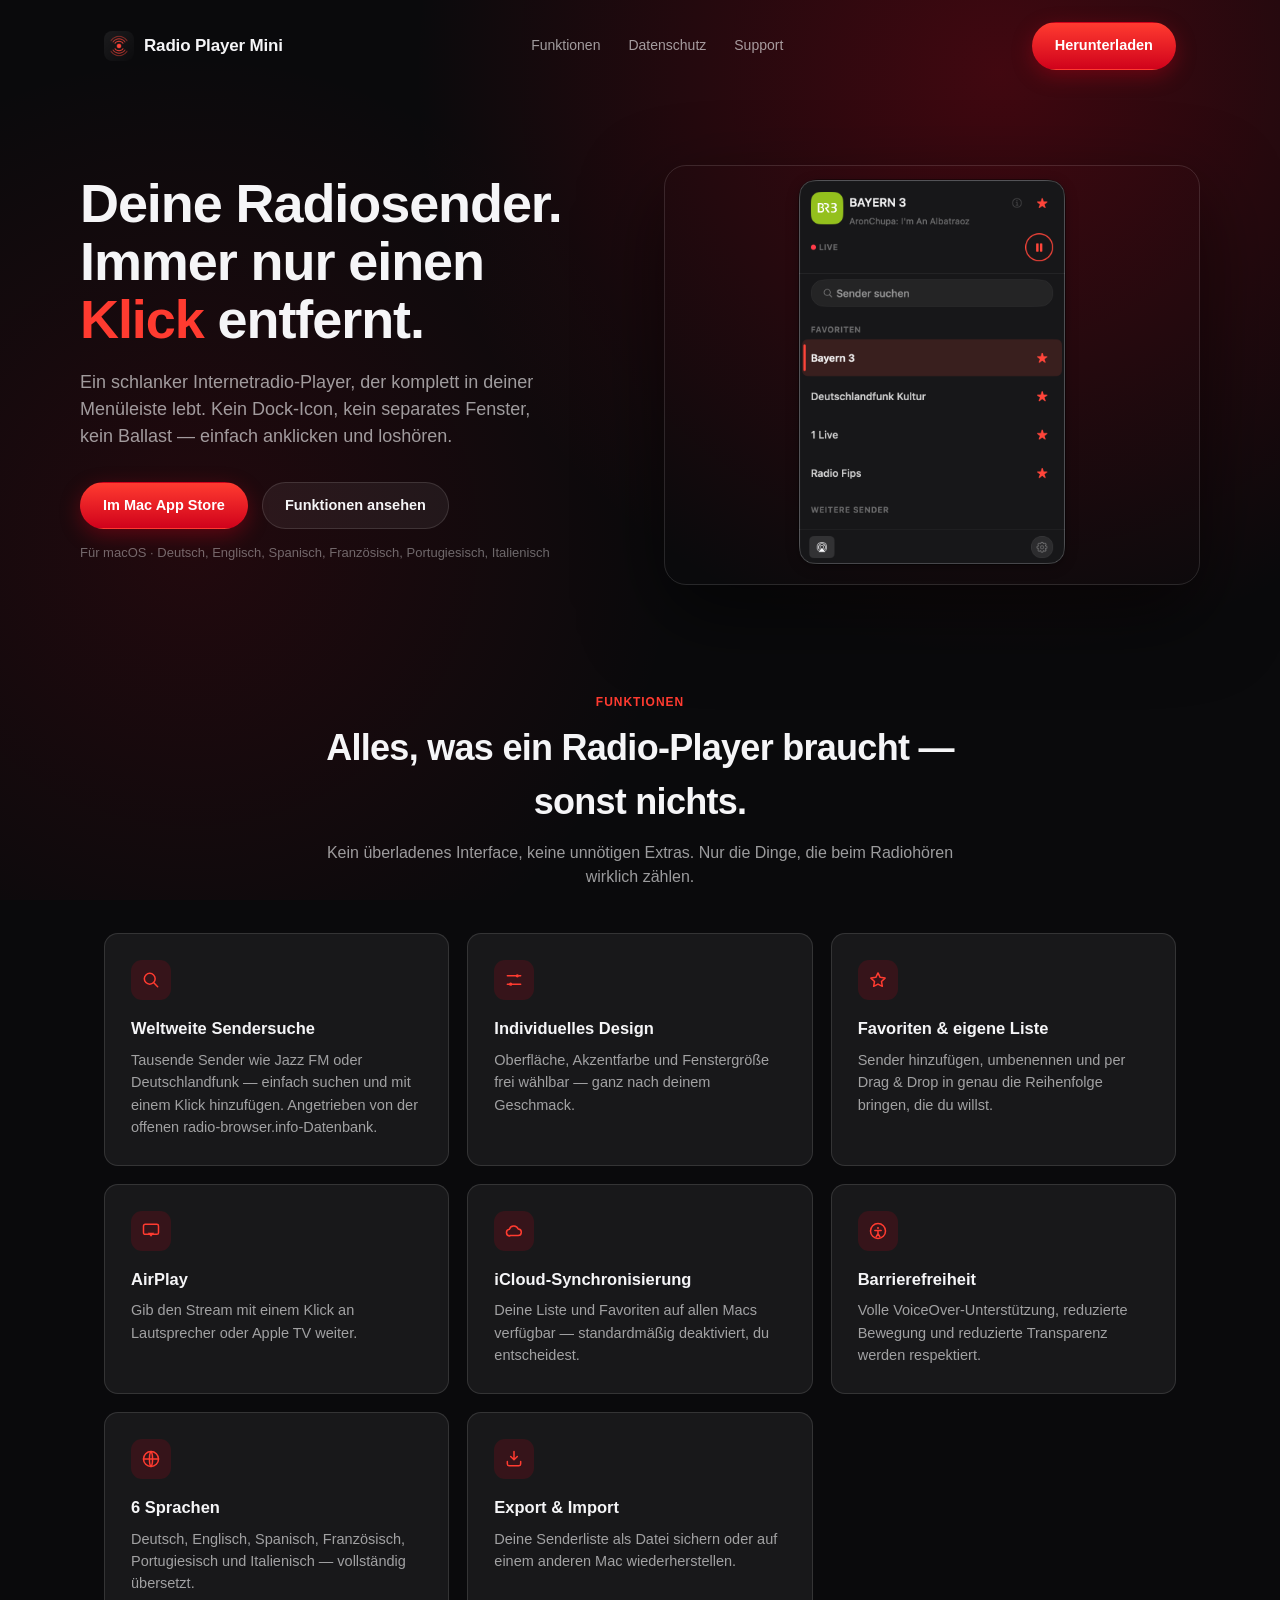
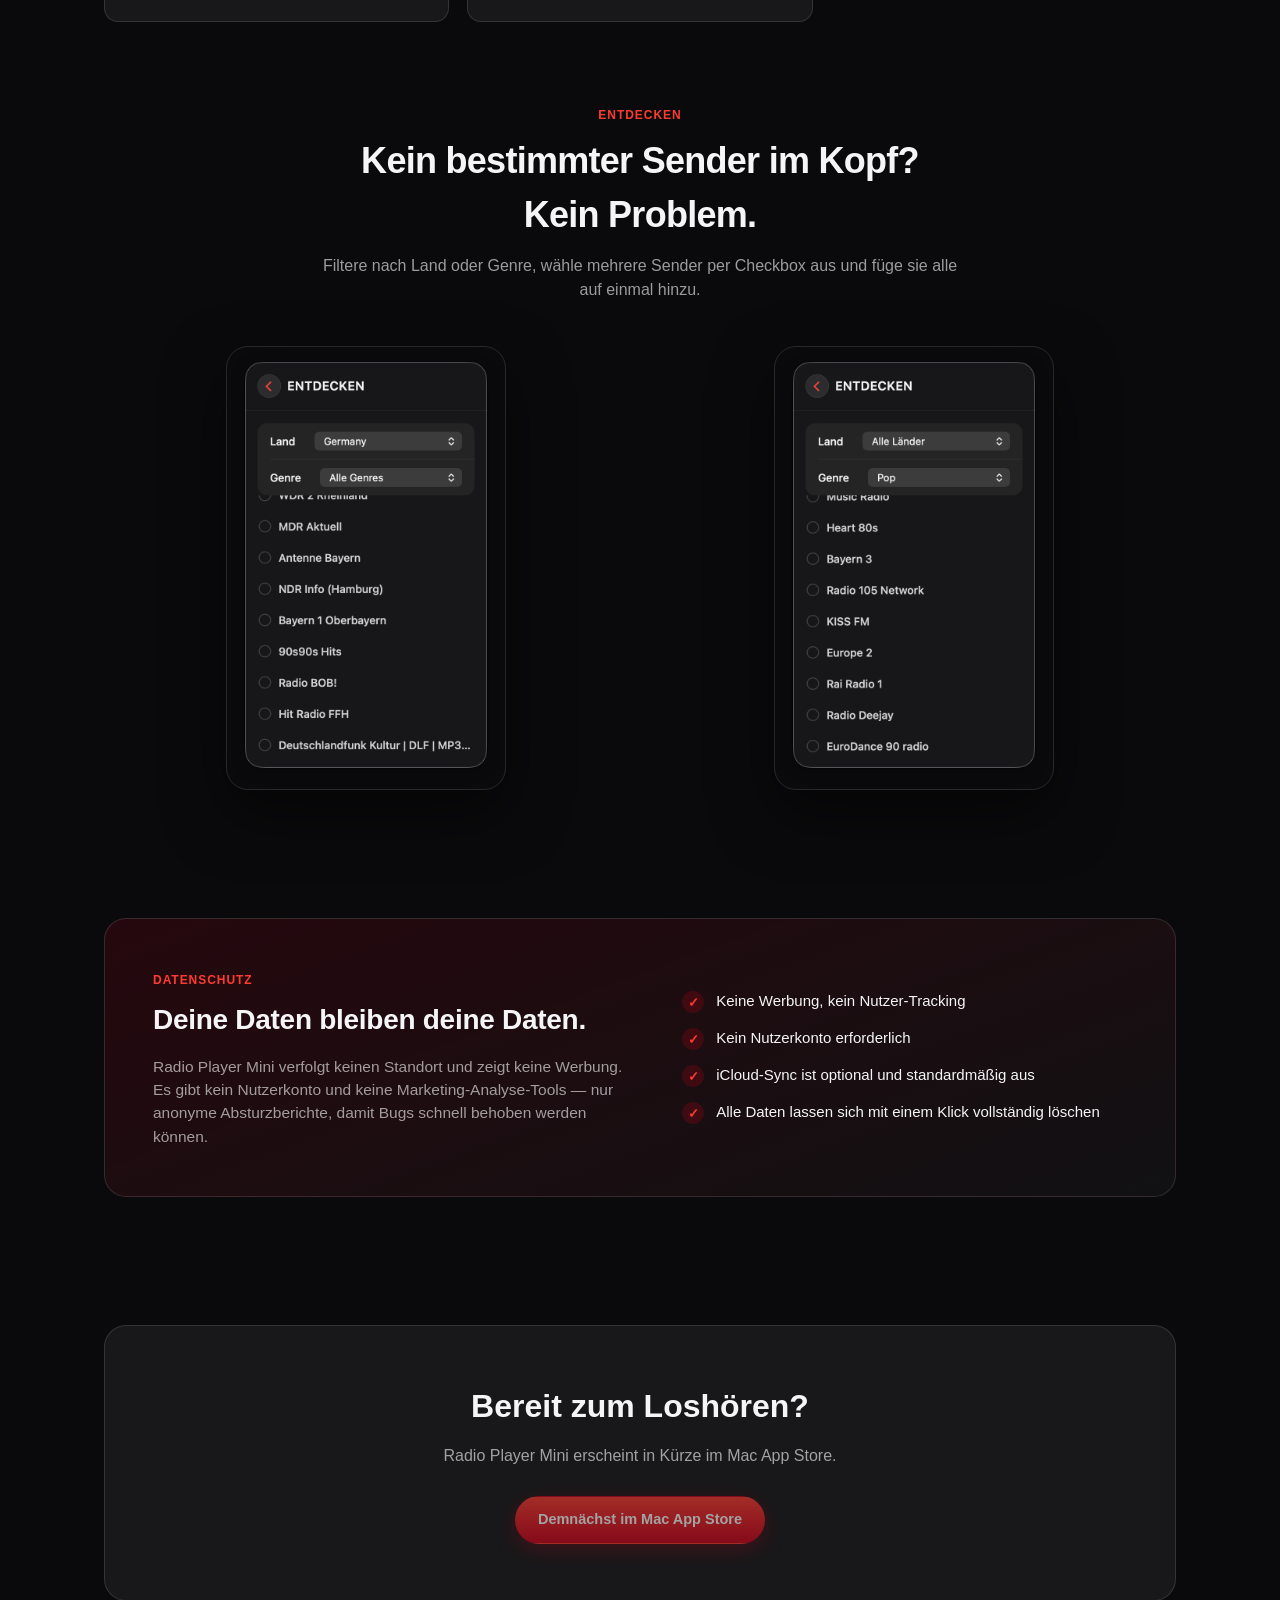
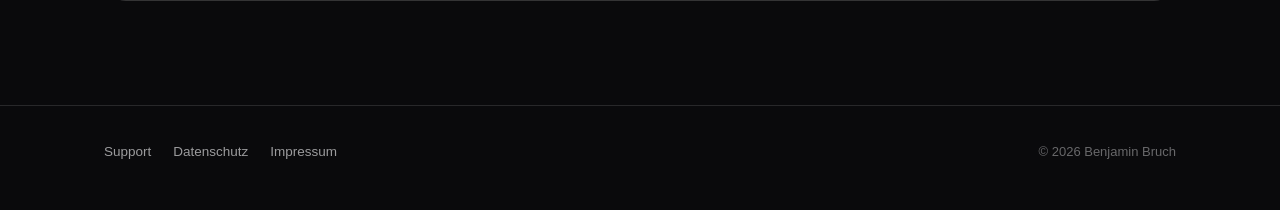
==== commit 18f932d1: "Add a Discover feature showcase with real screenshots Two real screenshots (filtered by country, fil" ====
--- a/index.html
+++ b/index.html
@@ -115,6 +115,22 @@
             <p>Deine Senderliste als Datei sichern oder auf einem anderen Mac wiederherstellen.</p>
           </div>
         </div>
+
+        <div class="discover-showcase">
+          <div class="section-head">
+            <span class="eyebrow">Entdecken</span>
+            <h2>Kein bestimmter Sender im Kopf? Kein Problem.</h2>
+            <p>Filtere nach Land oder Genre, wähle mehrere Sender per Checkbox aus und füge sie alle auf einmal hinzu.</p>
+          </div>
+          <div class="discover-shots">
+            <div class="discover-shot">
+              <img src="assets/screenshots/discover-country.png" alt="Entdecken-Ansicht von Radio Player Mini, gefiltert nach Land Deutschland, mit auswählbaren Sendern" />
+            </div>
+            <div class="discover-shot">
+              <img src="assets/screenshots/discover-genre.png" alt="Entdecken-Ansicht von Radio Player Mini, gefiltert nach Genre Pop, mit auswählbaren Sendern" />
+            </div>
+          </div>
+        </div>
       </div>
     </section>
 
--- a/css/style.css
+++ b/css/style.css
@@ -284,6 +284,33 @@
   line-height: 1.55;
 }
 
+/* ---------- Discover showcase ---------- */
+
+.discover-showcase {
+  margin-top: 80px;
+}
+
+.discover-shots {
+  display: grid;
+  grid-template-columns: 1fr 1fr;
+  gap: 24px;
+  justify-items: center;
+}
+
+.discover-shot img {
+  width: 100%;
+  max-width: 280px;
+  border-radius: var(--radius-lg);
+  border: 1px solid var(--border);
+  box-shadow: 0 24px 60px rgba(0, 0, 0, 0.5);
+}
+
+@media (max-width: 640px) {
+  .discover-shots {
+    grid-template-columns: 1fr;
+  }
+}
+
 /* ---------- Privacy callout ---------- */
 
 .privacy-band {
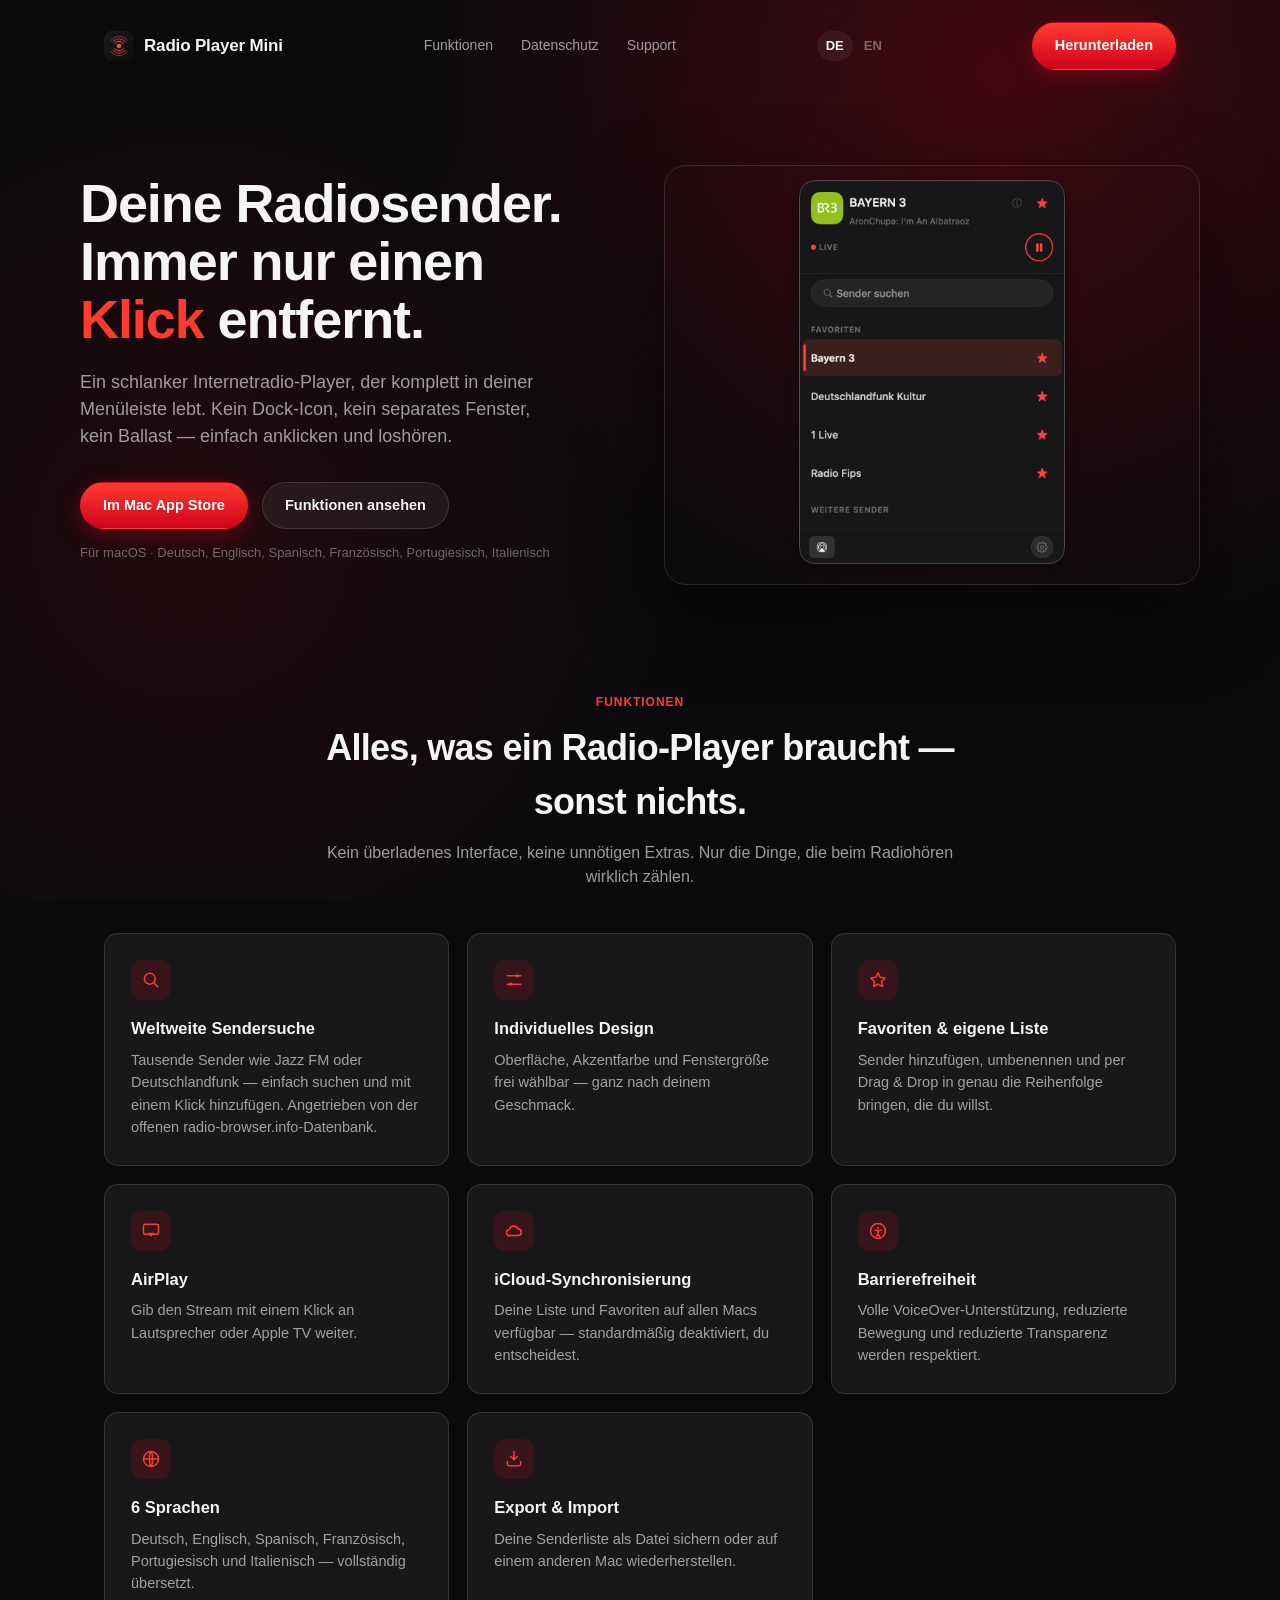
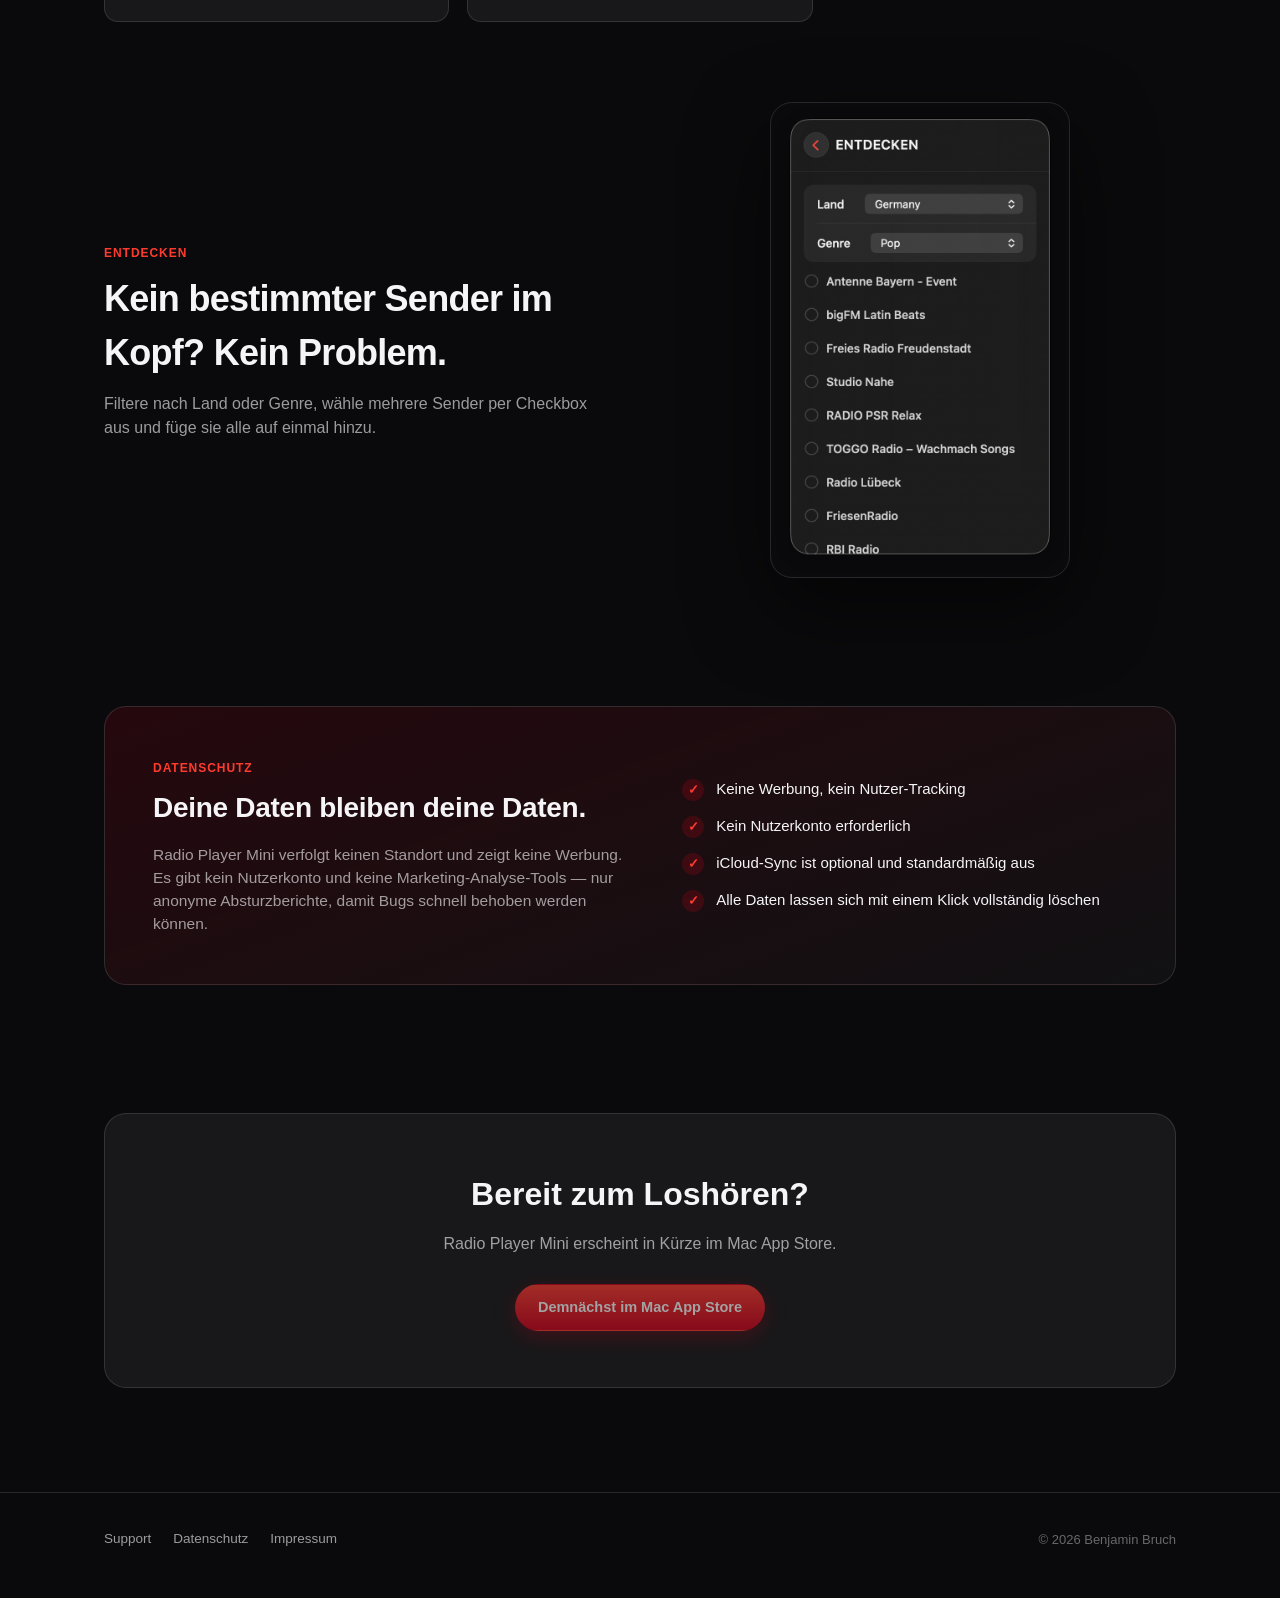
==== commit a8fe204f: "Simplify Discover showcase to one screenshot, hero-style layout Replaces the two-screenshot grid wit" ====
--- a/index.html
+++ b/index.html
@@ -11,6 +11,9 @@
   <meta property="og:description" content="Internetradio direkt aus der Menüleiste – ohne Dock-Icon, ohne Schnickschnack." />
   <meta property="og:image" content="assets/icons/icon-512.png" />
   <meta property="og:type" content="website" />
+  <link rel="alternate" hreflang="de" href="https://benjaminbruch.github.io/RadioPlayerMiniPage/" />
+  <link rel="alternate" hreflang="en" href="https://benjaminbruch.github.io/RadioPlayerMiniPage/en/" />
+  <link rel="alternate" hreflang="x-default" href="https://benjaminbruch.github.io/RadioPlayerMiniPage/" />
   <link rel="stylesheet" href="css/style.css" />
 </head>
 <body>
@@ -26,6 +29,10 @@
         <a href="#privacy">Datenschutz</a>
         <a href="support.html">Support</a>
       </nav>
+      <div class="lang-switch">
+        <a href="index.html" class="active">DE</a>
+        <a href="en/index.html">EN</a>
+      </div>
       <a class="btn btn-primary" href="#download">Herunterladen</a>
     </div>
   </header>
@@ -122,13 +129,8 @@
             <h2>Kein bestimmter Sender im Kopf? Kein Problem.</h2>
             <p>Filtere nach Land oder Genre, wähle mehrere Sender per Checkbox aus und füge sie alle auf einmal hinzu.</p>
           </div>
-          <div class="discover-shots">
-            <div class="discover-shot">
-              <img src="assets/screenshots/discover-country.png" alt="Entdecken-Ansicht von Radio Player Mini, gefiltert nach Land Deutschland, mit auswählbaren Sendern" />
-            </div>
-            <div class="discover-shot">
-              <img src="assets/screenshots/discover-genre.png" alt="Entdecken-Ansicht von Radio Player Mini, gefiltert nach Genre Pop, mit auswählbaren Sendern" />
-            </div>
+          <div class="discover-shot">
+            <img src="assets/screenshots/discover.png" alt="Entdecken-Ansicht von Radio Player Mini, gefiltert nach Land Deutschland und Genre Pop, mit auswählbaren Sendern" />
           </div>
         </div>
       </div>
--- a/css/style.css
+++ b/css/style.css
@@ -104,6 +104,32 @@
   color: var(--text);
 }
 
+/* ---------- Language switch ---------- */
+
+.lang-switch {
+  display: flex;
+  align-items: center;
+  gap: 2px;
+  font-size: 13px;
+  font-weight: 600;
+}
+
+.lang-switch a {
+  padding: 5px 9px;
+  border-radius: 999px;
+  text-decoration: none;
+  color: var(--text-faint);
+}
+
+.lang-switch a.active {
+  background: var(--bg-card);
+  color: var(--text);
+}
+
+.lang-switch a:hover:not(.active) {
+  color: var(--text-muted);
+}
+
 /* ---------- Buttons ---------- */
 
 .btn {
@@ -285,29 +311,46 @@
 }
 
 /* ---------- Discover showcase ---------- */
+/* Mirrors the hero section's layout: text on one side, a single real
+   screenshot on the other, rather than the section-head's usual centered
+   text block above a full-width grid. */
 
 .discover-showcase {
   margin-top: 80px;
-}
-
-.discover-shots {
   display: grid;
   grid-template-columns: 1fr 1fr;
-  gap: 24px;
-  justify-items: center;
+  gap: 48px;
+  align-items: center;
+}
+
+.discover-showcase .section-head {
+  text-align: left;
+  max-width: none;
+  margin: 0;
+}
+
+.discover-shot {
+  display: flex;
+  justify-content: center;
 }
 
 .discover-shot img {
   width: 100%;
-  max-width: 280px;
+  max-width: 300px;
   border-radius: var(--radius-lg);
   border: 1px solid var(--border);
-  box-shadow: 0 24px 60px rgba(0, 0, 0, 0.5);
+  box-shadow: 0 30px 80px rgba(0, 0, 0, 0.55);
 }
 
 @media (max-width: 640px) {
-  .discover-shots {
+  .discover-showcase {
     grid-template-columns: 1fr;
+    text-align: center;
+  }
+
+  .discover-showcase .section-head {
+    text-align: center;
+    margin: 0 auto;
   }
 }
 
